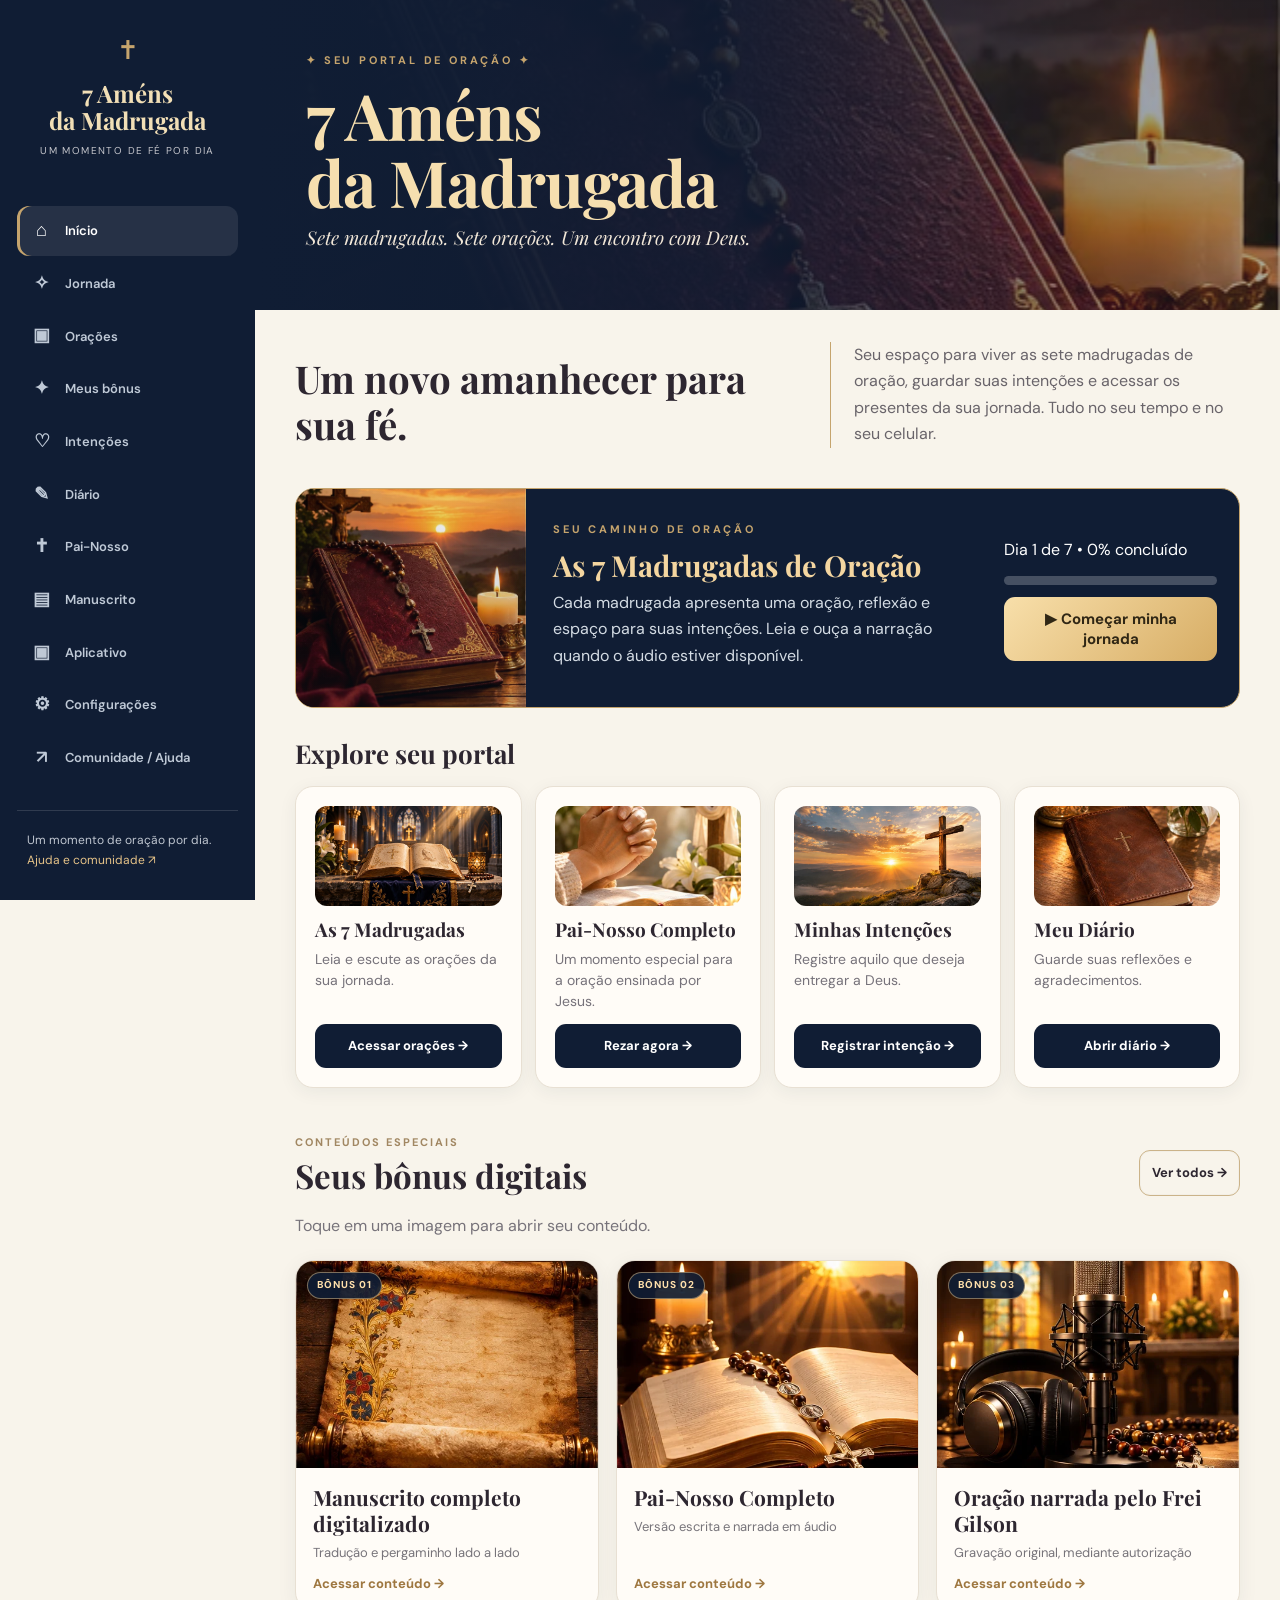
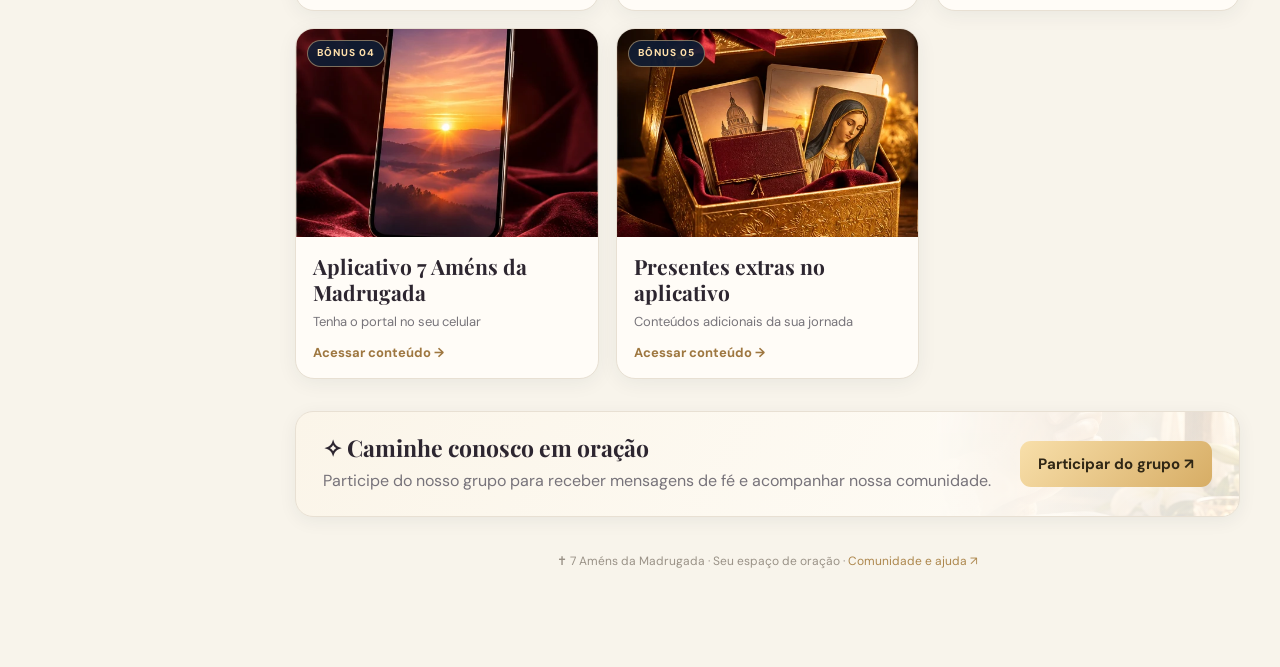
==== 7-amens/index.html @ 0645284f "Add files via upload" ====
<!DOCTYPE html>

<html lang="pt-BR"><head>
<meta charset="utf-8"/><meta content="width=device-width,initial-scale=1,viewport-fit=cover" name="viewport"/><meta content="#101D34" name="theme-color"/>
<title>7 Améns da Madrugada • Portal de Oração</title>
<link href="https://fonts.googleapis.com" rel="preconnect"/><link crossorigin="" href="https://fonts.gstatic.com" rel="preconnect"/>
<link href="https://fonts.googleapis.com/css2?family=DM+Sans:wght@400;500;600;700&amp;family=Playfair+Display:wght@400;500;600;700&amp;display=swap" rel="stylesheet"/>
<style>
/* As fotografias abaixo foram criadas para este portal e embutidas como dados JPEG. Este index.html funciona sem a pasta images/. */
/* ===========================================================
   ÁREA 1 — CORES: modifique as variáveis abaixo para mudar o site.
   =========================================================== */
:root{--navy:#101d34;--navy2:#203553;--gold:#c5a46d;--cream:#f8f4eb;--paper:#fffcf7;--ink:#2d2630;--muted:#77747a;--line:#e8e0d3;--radius:18px;--reading:18px}*{box-sizing:border-box}body{margin:0;background:var(--cream);font:15px/1.65 'DM Sans',sans-serif;color:var(--ink)}button,input,select,textarea{font:inherit}button{cursor:pointer}a{color:inherit;text-decoration:none}h1,h2,h3,h4{font-family:'Playfair Display',Georgia,serif;line-height:1.2;margin:0}p{margin:0 0 12px}.shell{display:flex;min-height:100vh}.sidebar{width:248px;flex:0 0 248px;background:var(--navy);color:#fff;position:sticky;top:0;height:100vh;display:flex;flex-direction:column;padding:29px 17px;z-index:10}.brand{text-align:center;margin-bottom:35px;color:#fff}.brand-mark{font-size:26px;color:var(--gold)}.brand h2{font-size:25px;line-height:1.1;margin:8px 0;color:#f2dfb6}.brand p{font-size:10px;letter-spacing:1.4px;text-transform:uppercase;color:#c4c5cb}.nav{display:grid;gap:5px}.nav button{width:100%;background:transparent;border:0;color:#bfc9d6;text-align:left;padding:12px 15px;border-radius:12px;display:flex;align-items:center;gap:12px;font-weight:600}.nav button:hover,.nav button.active{color:#fff;background:#ffffff17}.nav button.active{box-shadow:inset 3px 0 0 var(--gold)}.nav .ico{width:23px;text-align:center;font-size:18px}.sidebar-foot{margin-top:auto;border-top:1px solid #ffffff22;padding:20px 10px 0;font-size:12px;color:#bfc6d0}.sidebar-foot a{color:#e6c388}.main{min-width:0;flex:1}.hero{height:255px;position:relative;background:var(--navy);overflow:hidden;display:flex;align-items:center;padding:32px max(5%,32px);color:white}.hero:before{content:"";position:absolute;inset:0;background:linear-gradient(90deg,#101d34 0%,#101d34 28%,#101d34dd 48%,#101d3411 100%),var(--image-hero) center right/cover}.hero-text{position:relative;max-width:540px}.eyebrow{text-transform:uppercase;letter-spacing:2.8px;font-size:11px;font-weight:700;color:var(--gold)}.hero h1{font-size:clamp(35px,4.3vw,59px);color:#f6dfaf;margin:8px 0 8px}.hero p{font-family:'Playfair Display',serif;font-style:italic;font-size:17px;color:#f0e6d7}.content{max-width:1150px;margin:auto;padding:32px 40px 95px}.view{display:none;animation:fade .25s ease}.view.active{display:block}@keyframes fade{from{opacity:.6;transform:translateY(5px)}to{opacity:1;transform:none}}.kicker{font-size:11px;color:#a18762;text-transform:uppercase;letter-spacing:2px;font-weight:700;margin-bottom:8px}.page-title{font-size:clamp(28px,3vw,42px);margin-bottom:12px}.page-subtitle{color:#77737a;max-width:690px}.welcome{display:flex;align-items:center;gap:30px;justify-content:space-between;margin:0 0 28px}.welcome h2{font-size:clamp(26px,3vw,40px);max-width:490px}.welcome p{max-width:410px;color:#69646a;border-left:1px solid var(--gold);padding-left:23px}.panel{background:var(--paper);border:1px solid var(--line);border-radius:var(--radius);box-shadow:0 4px 18px #172b4610}.feature{background:var(--navy);color:#fff;display:grid;grid-template-columns:230px 1fr 235px;overflow:hidden;border-radius:19px;border:1px solid var(--gold);margin-bottom:30px}.feature-pic{background:linear-gradient(0deg,#18253940,#18253910),var(--image-sunrise) center/cover;min-height:210px}.feature-info{padding:26px 27px}.feature-info h3{font-size:29px;color:#f4d6a0;margin:7px 0}.feature-info p{color:#d4dce4}.feature-progress{padding:26px 22px 23px 0;display:flex;flex-direction:column;justify-content:center;gap:12px}.meter{background:#ffffff3a;height:9px;border-radius:15px;overflow:hidden}.meter span{display:block;height:100%;width:0;background:linear-gradient(90deg,#c19b5e,#f5d7a0);transition:width .3s}.btn{border:0;background:var(--navy);color:white;border-radius:11px;padding:12px 18px;font-weight:700;display:inline-flex;align-items:center;justify-content:center;gap:10px;transition:.2s}.btn:hover{filter:brightness(1.12);transform:translateY(-1px)}.btn.gold{background:linear-gradient(135deg,#f8dfaa,#d7ad65);color:#302715}.btn.outline{border:1px solid #cbb389;background:transparent;color:var(--ink);font-weight:700;box-shadow:inset 0 0 0 1px #00000005}.btn.outline:hover{background:#f7efe0}.btn.small{padding:8px 12px;font-size:13px}.section-heading{display:flex;align-items:center;justify-content:space-between;margin:29px 0 17px;gap:15px}.section-heading h2{font-size:26px}.section-heading a{font-size:13px;color:#a07d45;font-weight:700}.quick-grid{display:grid;grid-template-columns:repeat(4,minmax(0,1fr));gap:13px}.quick{padding:19px;display:flex;flex-direction:column;min-height:199px}.quick-icon{width:44px;height:44px;display:grid;place-items:center;border-radius:13px;background:#f1e7d7;font-size:22px;margin-bottom:12px}.quick h3{font-size:19px;margin-bottom:8px}.quick p{color:#76727a;font-size:12px;line-height:1.6;flex:1}.quick .btn{width:100%;font-size:12px;padding:10px 6px}.community{margin-top:23px;display:flex;gap:24px;align-items:center;justify-content:space-between;padding:22px 27px;background:linear-gradient(120deg,#fbf5e9,#fffdf8)}.community h3{font-size:23px}.community p{color:#77737a;margin:6px 0 0}.days{display:grid;grid-template-columns:repeat(2,minmax(0,1fr));gap:14px;margin-top:24px}.day{display:flex;align-items:center;gap:16px;padding:19px;cursor:pointer;transition:.2s}.day:hover{transform:translateY(-2px);box-shadow:0 7px 22px #162d4820}.day-num{display:grid;place-items:center;flex:0 0 55px;height:55px;border-radius:50%;background:#f0e4cf;color:#956f35;font:700 23px 'Playfair Display',serif}.day h3{font-size:19px;margin:3px 0 5px}.day p{font-size:12px;color:#777;margin:0}.state{font-size:11px;font-weight:700;color:#b08a4f}.done .day-num{background:#dfece4;color:#2c7356}.done .state{color:#2c7356}.arrow{margin-left:auto;color:#ad916b;font-size:24px}.reading{max-width:820px;margin:auto}.reading-head{text-align:center;padding:33px 18px;border-bottom:1px solid var(--line)}.reading-head h2{font-size:clamp(30px,4vw,48px);margin:10px 0}.reading-head p{color:#777}.reading-section{margin-top:25px;padding:25px 30px}.reading-section h3{font-size:24px;margin-bottom:14px}.reading-section p{font-size:var(--reading);line-height:1.9}.scripture{border-left:3px solid var(--gold);background:#f7f0e3;padding:17px 22px;margin:23px 0;color:#554a37;font-family:'Playfair Display',serif;font-size:20px}.muted{color:var(--muted)}.audio-box{border:1px solid var(--line);background:#f9f5ee;border-radius:15px;padding:18px 21px;margin:20px 0}.audio-title{display:flex;align-items:center;gap:12px;font-weight:700}.audio-badge{background:var(--navy);color:#edcc92;border-radius:50%;width:37px;height:37px;display:grid;place-items:center}.audio-box audio{width:100%;margin:12px 0 0}.audio-box small{display:block;color:#8a7c6a;margin-top:8px}.field{width:100%;padding:12px 15px;border:1px solid #d9d4ca;border-radius:11px;background:#fff;color:#27252a;outline-color:var(--gold)}textarea.field{min-height:108px;resize:vertical}.form-row{display:grid;grid-template-columns:1fr 1fr;gap:12px}.label{display:block;margin:12px 0 6px;font-size:13px;font-weight:700;color:#594d42}.item{padding:17px 20px;margin:11px 0}.item-head{display:flex;justify-content:space-between;align-items:flex-start;gap:12px}.item h3{font-size:19px}.item p{color:#6c6569;margin:7px 0;white-space:pre-wrap}.tag{display:inline-block;background:#f1e8d9;border-radius:99px;color:#8c704b;font-size:11px;padding:2px 9px;font-weight:700}.item-actions{display:flex;gap:7px;flex-wrap:wrap}.item-actions button{background:transparent;border:1px solid #ddd4c7;border-radius:7px;padding:5px 9px;font-size:12px;color:#5d5360}.archive-grid{display:grid;grid-template-columns:repeat(2,1fr);gap:17px;margin-top:25px}.manuscript{padding:22px}.manuscript-art{height:160px;background:radial-gradient(ellipse at 40% 45%,#f2dfb6,#b9945a);display:grid;place-items:center;position:relative;overflow:hidden;border:6px double #e6cf9e;border-radius:7px;color:#61462d;font:36px 'Playfair Display',serif}.manuscript h3{font-size:22px;margin:17px 0 6px}.manuscript p{color:#6d6568}.notice{font-size:12px;color:#7c6a55;background:#f0e6d7;border-radius:9px;padding:12px 14px;line-height:1.7}.settings{max-width:650px}.setting-line{display:flex;align-items:center;justify-content:space-between;gap:15px;margin:20px 0}.setting-line h3{font-size:22px;color:var(--ink);margin-bottom:6px}.setting-line .muted{font-size:15px;line-height:1.6}.mobilebar{display:none}.footer{color:#9a9287;font-size:12px;text-align:center;padding:35px 0 0}.footer a{color:#ad874d}.hidden{display:none!important}.dark{--cream:#121b29;--paper:#1f2938;--ink:#f1e8dd;--muted:#c8cfda;--line:#44536a}.dark .welcome p,.dark .quick p,.dark .page-subtitle,.dark .community p,.dark .day p,.dark .item p,.dark .setting-line .muted{color:#c8cfda}.dark .community{background:#1f2938}.dark .field{background:#2b394d;color:white;border-color:#45516b}.dark .audio-box{background:#263447}.dark .scripture{background:#29384b;color:#ebd5af}.dark .manuscript h3,.dark .setting-line h3,.dark .page-title,.dark .page-subtitle{color:#f4e7cb}.dark .btn.outline{background:#243246;color:#f5e8cd;border-color:#687b99;box-shadow:none}.dark .btn.outline:hover{background:#2c3d54}.dark .notice{background:#3a4350;color:#f5e8cd}
@media(max-width:1150px){.feature{grid-template-columns:180px 1fr}.feature-progress{grid-column:1/-1;padding:0 24px 23px;display:grid;grid-template-columns:1fr auto;align-items:center}.feature-progress .meter{grid-column:1/-1;grid-row:2}.feature-progress .btn{grid-column:2;grid-row:1/3}.feature-info{padding:23px}.quick-grid{grid-template-columns:repeat(2,1fr)}}
@media(max-width:1023px){.sidebar{display:none}.hero{height:228px;padding:24px 22px}.hero:before{background:linear-gradient(90deg,#101d34 0%,#101d34e8 45%,#101d3455 100%),var(--image-hero) center right/cover}.hero h1{font-size:37px}.content{padding:25px 17px 115px}.welcome{display:block}.welcome p{margin-top:14px}.feature{grid-template-columns:1fr}.feature-pic{display:none}.feature-info{padding:23px 22px 12px}.feature-info h3{font-size:26px}.feature-progress{display:flex;padding:0 22px 21px;gap:10px;align-items:stretch}.feature-progress .btn{width:100%}.quick-grid{grid-template-columns:repeat(2,minmax(0,1fr));gap:9px}.quick{padding:14px;min-height:192px}.quick h3{font-size:17px}.community{display:block;padding:22px}.community .btn{margin-top:12px}.days{grid-template-columns:1fr}.archive-grid{grid-template-columns:1fr}.reading-section{padding:21px 19px}.reading-section p{font-size:var(--reading)}.mobilebar{display:flex;position:fixed;bottom:0;left:0;right:0;z-index:20;background:var(--navy);justify-content:space-around;padding:8px 5px max(9px,env(safe-area-inset-bottom));box-shadow:0 -4px 30px #0003}.mobilebar button{background:transparent;border:0;color:#c9d1df;min-width:60px;display:grid;place-items:center;font-size:10px;gap:1px;padding:5px}.mobilebar button .ic{font-size:20px}.mobilebar button.active{color:#f0ce90}.form-row{grid-template-columns:1fr}}
@media(max-width:390px){.hero h1{font-size:31px}.quick-grid{grid-template-columns:1fr 1fr}.quick .btn{font-size:10px}.quick h3{font-size:16px}}

/* =============================================================
   ÁREA 1B — AJUSTES DE ACESSIBILIDADE / CONTRASTE
   Aumente aqui os tamanhos ou troque as cores de leitura.
   Todos os botões usam contraste claro sobre fundo escuro.
   ============================================================= */
:root{--image-hero:url("[data-uri]");--image-sunrise:url("[data-uri]");--image-hands:url("[data-uri]");--image-journal:url("[data-uri]")}
body{font-size:16px;line-height:1.65}
.btn{min-height:46px;font-size:15px;line-height:1.35}
.btn:focus-visible,.nav button:focus-visible,.mobilebar button:focus-visible{outline:3px solid #e6b965;outline-offset:3px}
/* Contraste dos botões: prioridade também no tema escuro */
body.dark .btn.outline{background:#33465f!important;color:#fff5df!important;border:2px solid #a9bfd9!important;box-shadow:none!important;text-shadow:none!important}
body.dark .btn.outline:hover,body.dark .btn.outline:focus-visible{background:#405a78!important;color:#fff!important}
body.dark .btn.gold{color:#252016!important}
body.dark .setting-line h3,body.dark .settings h3{color:#fff4e3!important;text-shadow:none!important}
body.dark .setting-line p,body.dark .settings .muted{color:#e2e9f2!important}
body.dark .notice{background:#39475a!important;color:#f6eddc!important;border:1px solid #65758e;font-size:14px}
body.dark .page-title,body.dark .reading-head h2{color:#fff2da!important}
body.dark .kicker{color:#f1c785}
body.dark .label{color:#f0e6d8}
body.dark .item-actions button{color:#f5e8d6;border-color:#8290a8}
body.dark .tag{background:#34465a;color:#ffdd9c}
body.dark .reading-head p,body.dark .day p,body.dark .manuscript p{color:#d5dfec}
body.dark .quick-icon{background:#33465d;color:#f6d393}
body.dark .settings .btn{font-weight:800;letter-spacing:.1px}
.settings .setting-line{padding:8px 0;gap:18px}
.settings .setting-line h3{font-size:23px;font-weight:700}
.settings .setting-line p{font-size:16px}
.settings .btn.outline{white-space:nowrap;min-width:61px}
.settings .notice{font-size:14px}
/* Fotos originais criadas para este portal e EMBUTIDAS neste HTML */
.quick-art{height:100px;width:100%;object-fit:cover;object-position:center;border-radius:12px;margin-bottom:12px;background:#d4c0a0}
.quick .quick-icon{display:none}
.quick p{font-size:14px;line-height:1.5}
.quick .btn{font-size:13px;min-height:44px}
.community{position:relative;overflow:hidden}
.community:before{content:"";position:absolute;right:0;top:0;bottom:0;width:32%;background:linear-gradient(90deg,var(--paper),transparent),var(--image-hands) center/cover;opacity:.16;pointer-events:none}
.community>*{position:relative}
.manuscript-art{background-image:linear-gradient(#d9bc86aa,#b9945a88),var(--image-journal);background-size:cover;background-position:center}
body.dark .quick-art{border:1px solid #64738a}
@media(max-width:1023px){.settings .setting-line{align-items:flex-start}.settings .setting-line h3{font-size:21px}.quick-art{height:105px}}
@media(max-width:480px){.settings .setting-line{flex-direction:column;align-items:stretch}.settings .setting-line>div:last-child{align-self:flex-start}.settings .setting-line>.btn{align-self:flex-start}.quick-art{height:92px}.quick{padding:12px}.quick .btn{font-size:12px}}

</style><style id="estilos-responsivos-7amens">
/* Reformulação visual: 7 Améns da Madrugada. A identidade azul-marinho/dourado do portal original foi preservada. */
html{scroll-behavior:smooth}
body{overflow-x:hidden}
.sidebar{overflow-y:auto;width:255px;flex-basis:255px}
.brand h2{font-size:24px;line-height:1.15}
.brand p{line-height:1.6}
.sidebar .nav{gap:3px}
.sidebar .nav button{font-size:13px;padding:10px 13px}
.hero{height:310px}
.hero::before{background:linear-gradient(90deg,#101d34 0%,#101d34f7 22%,#101d34e0 48%,#101d3475 78%,#101d3459 100%),url("[data-uri]") center 48%/cover}
.hero h1{font-size:clamp(42px,5vw,72px);line-height:1.05;letter-spacing:-1px}
.hero p{font-size:19px;line-height:1.5}
.hero .hero-text{max-width:710px}
.feature-pic{background:linear-gradient(0deg,#18253940,#18253910),url("[data-uri]") center/cover}
.bonus-heading{margin-top:45px;align-items:end}
.bonus-heading .kicker{margin-bottom:5px}
.bonus-heading h2{font-size:clamp(26px,3vw,33px)}
.bonus-grid{display:grid;grid-template-columns:repeat(3,minmax(0,1fr));gap:17px;margin:21px 0 32px}
.bonus-card{font:inherit;display:flex;flex-direction:column;min-width:0;min-height:318px;text-align:left;border:1px solid var(--line);border-radius:19px;background:var(--paper);padding:0;overflow:hidden;color:var(--ink);cursor:pointer;box-shadow:0 4px 20px #172b4610;transition:transform .2s,border-color .2s,box-shadow .2s}
.bonus-card:hover,.bonus-card:focus-visible{transform:translateY(-3px);box-shadow:0 12px 26px #15243b24;border-color:#c7a369;outline-offset:3px}
.bonus-image{display:block;width:100%;aspect-ratio:16/11;overflow:hidden;position:relative;background:#bba17b}
.bonus-image img{width:100%;height:100%;object-fit:cover;display:block;transition:transform .25s}
.bonus-card:hover .bonus-image img{transform:scale(1.04)}
.bonus-image small{position:absolute;top:11px;left:11px;background:#101d34e8;border:1px solid #e8c48c80;color:#ffe0ab;padding:4px 9px;border-radius:99px;font-size:10px;letter-spacing:1px;font-weight:800}
.bonus-copy{display:flex;flex-direction:column;gap:8px;flex:1;padding:16px 17px 17px}
.bonus-copy strong{font:700 21px/1.24 'Playfair Display',Georgia,serif}
.bonus-copy>span{color:var(--muted);font-size:13px;line-height:1.45;flex:1}
.bonus-copy>b{color:#9e7740;font-size:13px;line-height:1.3;margin-top:5px}
.bonus-card:focus-visible{outline:3px solid #d3a45b}
.spotlight{display:flex;gap:22px;align-items:center;margin:23px 0}
.spotlight img{width:170px;aspect-ratio:1;object-fit:cover;border-radius:19px}
.spotlight>div{min-width:0;flex:1}
.spotlight .page-title{margin:5px 0 7px}
.spotlight .page-subtitle{margin:0}
.manuscript-duo{display:grid;grid-template-columns:repeat(2,minmax(0,1fr));gap:20px;margin:23px 0}
.manuscript-duo>.panel{overflow:hidden}
.manuscript-duo img{width:100%;height:245px;object-fit:cover;display:block}
.manuscript-info{padding:20px 21px}
.manuscript-info h3{font-size:24px;margin:0 0 9px}
.manuscript-info p{font-size:14px;color:var(--muted)}
.manuscript-info>div:last-child{font-size:13px;display:inline-block;background:#f1e8d9;color:#81633c;border-radius:10px;padding:9px 12px;font-weight:700;margin-top:7px}
.manuscript-info>div:last-child:has(a){padding:0;background:transparent}
.days{gap:16px}
.day{display:flex;gap:0;align-items:stretch;padding:0;overflow:hidden;min-height:167px}
.day-pic{width:38%;min-width:116px;flex:0 0 38%;max-width:190px;position:relative;overflow:hidden;background:#ba9665}
.day-pic img{position:absolute;inset:0;width:100%;height:100%;object-fit:cover;transition:transform .2s}
.day:hover .day-pic img{transform:scale(1.05)}
.day-num{position:absolute;left:13px;bottom:13px;width:44px;height:44px;flex:none;background:#101d34;color:#f1d095;border:1px solid #f0ce90;font-size:22px}
.day.done .day-num{background:#317257;color:white}
.day-body{padding:16px 16px 16px 17px;display:flex;flex:1;flex-direction:column;min-width:0;justify-content:center}
.day-body h3{font-size:20px;line-height:1.3;margin:5px 0 7px}
.day-body p{font-size:13px;line-height:1.5;margin-bottom:6px}
.day-open{color:#a17c45;font-weight:800;font-size:12px;margin-top:auto;padding-top:7px}
#v-reading .reading-head{padding-top:27px}
.dark .bonus-card{background:var(--paper)}
.dark .bonus-copy>b,.dark .day-open{color:#f0cd8d}
.dark .manuscript-info>div:last-child{background:#304159;color:#f0cd8d}
.dark .manuscript-info>div:last-child:has(a){background:transparent}
@media(max-width:1200px){.bonus-grid{grid-template-columns:repeat(2,minmax(0,1fr))}}
@media(max-width:1023px){
  .sidebar{display:none}
  .hero{height:268px;padding:27px 19px}
  .hero:before{background:linear-gradient(90deg,#101d34 0%,#101d34ed 41%,#101d34a0 77%,#101d3477 100%),url("[data-uri]") center/cover}
  .hero h1{font-size:clamp(37px,7vw,55px)}
  .hero p{font-size:16px}
  .content{padding:25px 16px calc(118px + env(safe-area-inset-bottom))}
  .bonus-heading{margin-top:31px}
  .feature{grid-template-columns:1fr}
  .feature-pic{display:none}
  .feature-progress{padding:8px 22px 22px}
  .days{grid-template-columns:1fr}
  .manuscript-duo{grid-template-columns:1fr}
  .mobilebar button{flex:1;min-width:0}
  .mobilebar{padding-bottom:max(9px,env(safe-area-inset-bottom))}
  #moreMenu{bottom:calc(75px + env(safe-area-inset-bottom))!important;max-height:60vh;overflow-y:auto}
}
@media(max-width:600px){
  .bonus-grid{grid-template-columns:repeat(2,minmax(0,1fr));gap:11px}
  .bonus-card{min-height:265px;border-radius:15px}
  .bonus-image{aspect-ratio:1/1}
  .bonus-image small{top:8px;left:8px;font-size:9px;padding:3px 7px}
  .bonus-copy{padding:12px 11px 14px;gap:7px}
  .bonus-copy strong{font-size:17px}
  .bonus-copy>span,.bonus-copy>b{font-size:11.5px}
  .bonus-heading h2{font-size:25px}
  .bonus-heading .btn{font-size:11px;white-space:nowrap;padding:8px 11px;min-height:40px}
  .spotlight{align-items:flex-start;gap:15px}
  .spotlight img{width:94px;border-radius:14px}
  .spotlight .page-title{font-size:26px;line-height:1.1}
  .spotlight .page-subtitle{font-size:13px}
  .day{min-height:165px}
  .day-pic{width:36%;flex-basis:36%;min-width:108px}
  .day-num{width:37px;height:37px;font-size:20px;left:9px;bottom:9px}
  .day-body{padding:12px 11px}
  .day-body h3{font-size:19px}
  .day-body p{font-size:12px}
  .manuscript-duo img{height:220px}
}
@media(max-width:390px){.bonus-copy strong{font-size:16px}.hero h1{font-size:35px}.day-body h3{font-size:17px}.day-pic{min-width:102px}}
@media(prefers-reduced-motion:reduce){*,*:before,*:after{animation:none!important;transition:none!important;scroll-behavior:auto!important}}


/* AJUSTES DE NAVEGAÇÃO 2026-11-17 — Celular/tablet embaixo, desktop na esquerda. */
html{scroll-padding-bottom:130px}
html,body{max-width:100%;overflow-x:clip}
.shell{width:100%;min-width:0}
.main{min-width:0;flex:1 1 0}
.sidebar{position:sticky;top:0;align-self:flex-start;height:100vh;height:100dvh;overflow-y:auto;overscroll-behavior:contain}
.mobilebar{box-sizing:border-box;width:100%;max-width:100%;isolation:isolate}
.mobilebar button{touch-action:manipulation}
@media(max-width:1023px){
  .sidebar{display:none!important}
  .main{flex-basis:100%;width:100%;min-width:0}
  .mobilebar{display:flex!important;position:fixed;left:0;right:0;bottom:0;z-index:40;
    min-height:72px;align-items:center;justify-content:space-around;
    padding:7px 8px calc(9px + env(safe-area-inset-bottom));
    background:var(--navy);box-shadow:0 -5px 20px #0002}
  .mobilebar button{flex:1 1 0;min-width:0;max-width:200px;min-height:52px;padding:5px 2px;
    font-size:clamp(9px,2.6vw,11px);line-height:1.25;text-align:center}
  .mobilebar button .ic{font-size:21px;line-height:1.35}
  .content{padding-bottom:calc(145px + env(safe-area-inset-bottom));}
  #moreMenu{bottom:calc(82px + env(safe-area-inset-bottom))!important;
    max-height:calc(100dvh - 110px);overflow-y:auto;z-index:45}
}
@media(min-width:1024px){
 .sidebar{display:flex!important}
 .mobilebar{display:none!important}
 .main{width:calc(100% - 255px)}
}
@supports(height:100svh){.sidebar{height:100svh}}

</style>
<meta content="Suas 7 Madrugadas de Oração e seus bônus digitais em um portal responsivo." name="description"/><meta content="yes" name="apple-mobile-web-app-capable"/><link href="manifest.webmanifest" rel="manifest"/><link href="[data-uri]" rel="apple-touch-icon"/></head>
<body>
<div class="shell">
<aside class="sidebar"><div class="brand"><div class="brand-mark">✝</div><h2>7 Améns<br/>da Madrugada</h2><p>Um momento de fé por dia</p></div><div class="nav" id="desktopNav"></div><div class="sidebar-foot">Um momento de oração por dia.<br/><a href="https://sndflw.com/i/7IgGe65KeBG6in80piAH" rel="noopener" target="_blank">Ajuda e comunidade ↗</a></div></aside>
<main class="main"><header class="hero"><div class="hero-text"><span class="eyebrow">✦ SEU PORTAL DE ORAÇÃO ✦</span><h1>7 Améns<br/>da Madrugada</h1><p>Sete madrugadas. Sete orações. Um encontro com Deus.</p></div></header><div class="content">
<section class="view active" id="v-home"><div class="welcome"><h2>Um novo amanhecer para sua fé.</h2><p>Seu espaço para viver as sete madrugadas de oração, guardar suas intenções e acessar os presentes da sua jornada. Tudo no seu tempo e no seu celular.</p></div><div class="feature"><div class="feature-pic"></div><div class="feature-info"><span class="eyebrow">Seu caminho de oração</span><h3>As 7 Madrugadas de Oração</h3><p>Cada madrugada apresenta uma oração, reflexão e espaço para suas intenções. Leia e ouça a narração quando o áudio estiver disponível.</p></div><div class="feature-progress"><div id="featureCount">Dia 1 de 7 • 0% concluído</div><div class="meter"><span id="featureBar"></span></div><button class="btn gold" id="startButton" onclick="startJourney()">▶ Começar minha jornada</button></div></div><div class="section-heading"><h2>Explore seu portal</h2></div><div class="quick-grid"><div class="panel quick"><img alt="Livro de orações aberto" class="quick-art" loading="lazy" src="[data-uri]"/><h3>As 7 Madrugadas</h3><p>Leia e escute as orações da sua jornada.</p><button class="btn" onclick="showView('prayers')">Acessar orações →</button></div><div class="panel quick"><img alt="Mãos unidas em oração" class="quick-art" loading="lazy" src="[data-uri]"/><h3>Pai-Nosso Completo</h3><p>Um momento especial para a oração ensinada por Jesus.</p><button class="btn" onclick="showView('father')">Rezar agora →</button></div><div class="panel quick"><img alt="Cruz ao amanhecer" class="quick-art" loading="lazy" src="[data-uri]"/><h3>Minhas Intenções</h3><p>Registre aquilo que deseja entregar a Deus.</p><button class="btn" onclick="showView('intentions')">Registrar intenção →</button></div><div class="panel quick"><img alt="Diário devocional" class="quick-art" loading="lazy" src="[data-uri]"/><h3>Meu Diário</h3><p>Guarde suas reflexões e agradecimentos.</p><button class="btn" onclick="showView('diary')">Abrir diário →</button></div></div><div class="section-heading bonus-heading"><div><div class="kicker">CONTEÚDOS ESPECIAIS</div><h2>Seus bônus digitais</h2></div><button class="btn outline small" onclick="showView('bonuses')">Ver todos →</button></div><p class="page-subtitle">Toque em uma imagem para abrir seu conteúdo.</p><div class="bonus-grid" id="homeBonusGrid"></div><div class="community panel"><div><h3>✧ Caminhe conosco em oração</h3><p>Participe do nosso grupo para receber mensagens de fé e acompanhar nossa comunidade.</p></div><a class="btn gold" href="https://sndflw.com/i/7IgGe65KeBG6in80piAH" rel="noopener" target="_blank">Participar do grupo ↗</a></div></section>
<section class="view" id="v-journey"><div class="kicker">Seu caminho espiritual</div><h2 class="page-title">As 7 Madrugadas de Oração</h2><p class="page-subtitle">Sete momentos para encontrar serenidade e fortalecer a fé. Escolha qualquer dia para começar ou continuar.</p><div class="section-heading"><h2 id="journeyProgress">0 de 7 orações concluídas</h2><button class="btn outline small" onclick="resetJourney()">Reiniciar jornada</button></div><div class="meter" style="background:#e9dfd2"><span id="journeyBar"></span></div><div class="days" id="daysGrid"></div></section>
<section class="view" id="v-prayers"><div class="kicker">Biblioteca devocional</div><h2 class="page-title">As 7 Orações da Madrugada</h2><p class="page-subtitle">Uma oração para cada madrugada. Os áudios funcionam quando você enviar os arquivos MP3 para a pasta audio/.</p><div class="days" id="prayerGrid"></div></section>
<section class="view" id="v-bonuses"><div class="kicker">SEUS PRESENTES DE FÉ</div><h2 class="page-title">Biblioteca de bônus</h2><p class="page-subtitle">Cada imagem abre uma área do portal. Arquivos ainda não enviados ficam identificados.</p><div class="bonus-grid" id="bonusGrid"></div><div class="panel" style="padding:19px 21px"><strong>Sobre seus bônus</strong><p class="muted" style="margin:8px 0 0">Os conteúdos escritos já existentes estão liberados. Os áudios e os documentos digitais poderão ser adicionados nas pastas indicadas, sem alterar os links dos cards.</p></div></section><section class="view" id="v-reading"><div class="reading"><button class="btn outline small" onclick="showView('journey')">← Voltar à jornada</button><div class="reading-head"><div class="kicker" id="readKicker"></div><h2 id="readTitle"></h2><p id="readIntro"></p></div><div class="panel reading-section"><h3>Preparação espiritual</h3><p id="readPrep"></p><div class="scripture" id="readVerse"></div><h3>Reflexão de hoje</h3><p id="readReflection"></p></div><div class="panel reading-section"><h3>Oração completa</h3><div id="readPrayer"></div><div id="readAudio"></div></div><div class="panel reading-section"><h3>Minha intenção de hoje</h3><p class="muted">Escreva algo que deseja entregar a Deus nesta oração.</p><textarea class="field" id="dailyIntention" placeholder="Minha intenção de hoje..."></textarea><div style="display:flex;gap:9px;flex-wrap:wrap;margin-top:13px"><button class="btn outline" onclick="saveDailyIntention()">Salvar intenção</button><button class="btn gold" onclick="completeDay()">✓ Concluir oração de hoje</button></div></div></div></section>
<section class="view" id="v-father"><div class="reading"><div class="kicker">A oração que Jesus nos ensinou</div><h2 class="page-title">O Pai-Nosso</h2><p class="page-subtitle">Reserve alguns minutos para rezar com atenção e refletir sobre cada palavra.</p><div class="panel reading-section" style="margin-top:25px"><div class="scripture" style="text-align:center;border:0;font-size:clamp(19px,2.6vw,25px);line-height:1.9">Pai nosso que estais nos céus,<br/>santificado seja o vosso nome;<br/>venha a nós o vosso reino;<br/>seja feita a vossa vontade,<br/>assim na terra como no céu.<br/>O pão nosso de cada dia nos dai hoje;<br/>perdoai-nos as nossas ofensas,<br/>assim como nós perdoamos<br/>a quem nos tem ofendido;<br/>e não nos deixeis cair em tentação,<br/>mas livrai-nos do mal.<br/>Amém.</div><div id="fatherAudio"></div><a class="btn outline small" download="pai-nosso.txt" href="materiais/pai-nosso.txt" style="margin-top:13px">↓ Salvar texto do Pai-Nosso</a></div><div class="panel reading-section"><h3>Compreendendo o Pai-Nosso</h3><p><strong>“Pai nosso que estais nos céus”</strong> — A oração começa com confiança e lembra que não caminhamos sozinhos.</p><p><strong>“O pão nosso de cada dia”</strong> — Entregamos a Deus nossas necessidades e aprendemos a valorizar o essencial.</p><p><strong>“Perdoai-nos as nossas ofensas”</strong> — Pedimos misericórdia e nos comprometemos com a reconciliação.</p><p><strong>“Livrai-nos do mal”</strong> — Confiamos nossa vida ao cuidado de Deus.</p><p class="muted" style="font-size:14px">Referências: Mateus 6:9–13 e Lucas 11:2–4. A forma litúrgica tradicional pode variar em relação a traduções bíblicas.</p><label class="label">Minha reflexão pessoal</label><textarea class="field" id="fatherNote" placeholder="O que esta oração desperta em mim?"></textarea><button class="btn" onclick="saveFatherNote()" style="margin-top:10px">Salvar reflexão</button></div></div></section>
<section class="view" id="v-intentions"><div class="kicker">Um espaço de entrega</div><h2 class="page-title">Minhas Intenções de Oração</h2><p class="page-subtitle">Entregue a Deus aquilo que está em seu coração. Este espaço foi preparado para suas intenções pessoais.</p><div class="panel reading-section" style="max-width:750px"><h3 id="intentFormHeading">Registrar intenção</h3><input id="intentEditId" type="hidden"/><label class="label">Título</label><input class="field" id="intentTitle" placeholder="Ex.: Pela saúde da minha família"/><div class="form-row"><div><label class="label">Categoria</label><select class="field" id="intentCategory"><option>Saúde</option><option>Família</option><option>Vida financeira</option><option>Trabalho</option><option>Relacionamentos</option><option>Paz interior</option><option>Outros</option></select></div><div><label class="label">Data</label><input class="field" id="intentDate" type="date"/></div></div><label class="label">Descrição (opcional)</label><textarea class="field" id="intentDescription" placeholder="Escreva sua intenção..."></textarea><button class="btn gold" onclick="saveIntention()">Salvar intenção</button><button class="btn outline hidden" id="cancelIntent" onclick="cancelIntentEdit()">Cancelar edição</button></div><div class="section-heading"><h2>Suas intenções</h2></div><div id="intentionList"></div></section>
<section class="view" id="v-diary"><div class="kicker">Meu espaço de reflexão</div><h2 class="page-title">Meu Diário de Fé</h2><p class="page-subtitle">Um espaço reservado para registrar seus sentimentos, suas reflexões e aquilo que a oração desperta em seu coração.</p><div class="panel reading-section" style="max-width:790px"><h3>Escrever no diário</h3><input id="diaryEditId" type="hidden"/><label class="label">Título da reflexão</label><input class="field" id="diaryTitle" placeholder="Ex.: Um dia de gratidão"/><label class="label">Minha reflexão</label><textarea class="field" id="diaryText" placeholder="Pelo que sou grato hoje? O que desejo entregar a Deus? Como está meu coração?" style="min-height:160px"></textarea><button class="btn gold" onclick="saveDiary()">Salvar no diário</button><button class="btn outline hidden" id="cancelDiary" onclick="cancelDiaryEdit()">Cancelar edição</button></div><div class="section-heading"><h2>Minhas anotações</h2><button class="btn outline small" onclick="exportData()">↓ Exportar registros</button></div><input class="field" id="diarySearch" oninput="renderDiary()" placeholder="Pesquisar anotações..." style="max-width:500px"/><div id="diaryList"></div></section>
<section class="view" id="v-manuscripts"><div class="kicker">História e tradição</div><h2 class="page-title">Manuscrito completo digitalizado</h2><p class="page-subtitle">Tradução e pergaminho original lado a lado, assim que os documentos correspondentes forem adicionados.</p><p class="notice" style="margin-top:20px">As imagens deste portal são ilustrações, não manuscritos históricos autenticados. Os arquivos originais e a tradução ainda não foram fornecidos.</p><div class="manuscript-duo"><div class="panel"><img alt="Ilustração de pergaminho antigo" src="[data-uri]"/><div class="manuscript-info"><div class="kicker">LADO 01</div><h3>Tradução</h3><p>Consulte o texto traduzido após o envio do documento.</p><div id="translationLink">Aguardando PDF de tradução</div></div></div><div class="panel"><img alt="Ilustração de pergaminho, ainda sem documento original" src="[data-uri]"/><div class="manuscript-info"><div class="kicker">LADO 02</div><h3>Pergaminho original</h3><p>Visualize a reprodução documental após o envio do arquivo correspondente.</p><div id="parchmentLink">Aguardando PDF original</div></div></div></div></section>
<section class="view" id="v-special"><div class="reading"><button class="btn outline small" onclick="showView('bonuses')">← Voltar aos bônus</button><div class="spotlight"><img alt="Imagem ilustrativa do bônus 03" src="[data-uri]"/><div><div class="kicker">BÔNUS DIGITAL • 03</div><h2 class="page-title">Oração especial em áudio</h2><p class="page-subtitle">Oração narrada pelo Frei Gilson</p></div></div><div class="panel reading-section"><p>A oferta prevê uma oração narrada pelo Frei Gilson. Para disponibilizar o bônus, envie uma gravação autêntica e com autorização de uso. Não há narração atribuída a ele nesta versão.</p><div id="specialAudio"></div></div></div></section><section class="view" id="v-app"><div class="reading"><button class="btn outline small" onclick="showView('bonuses')">← Voltar aos bônus</button><div class="spotlight"><img alt="Imagem ilustrativa do bônus 04" src="[data-uri]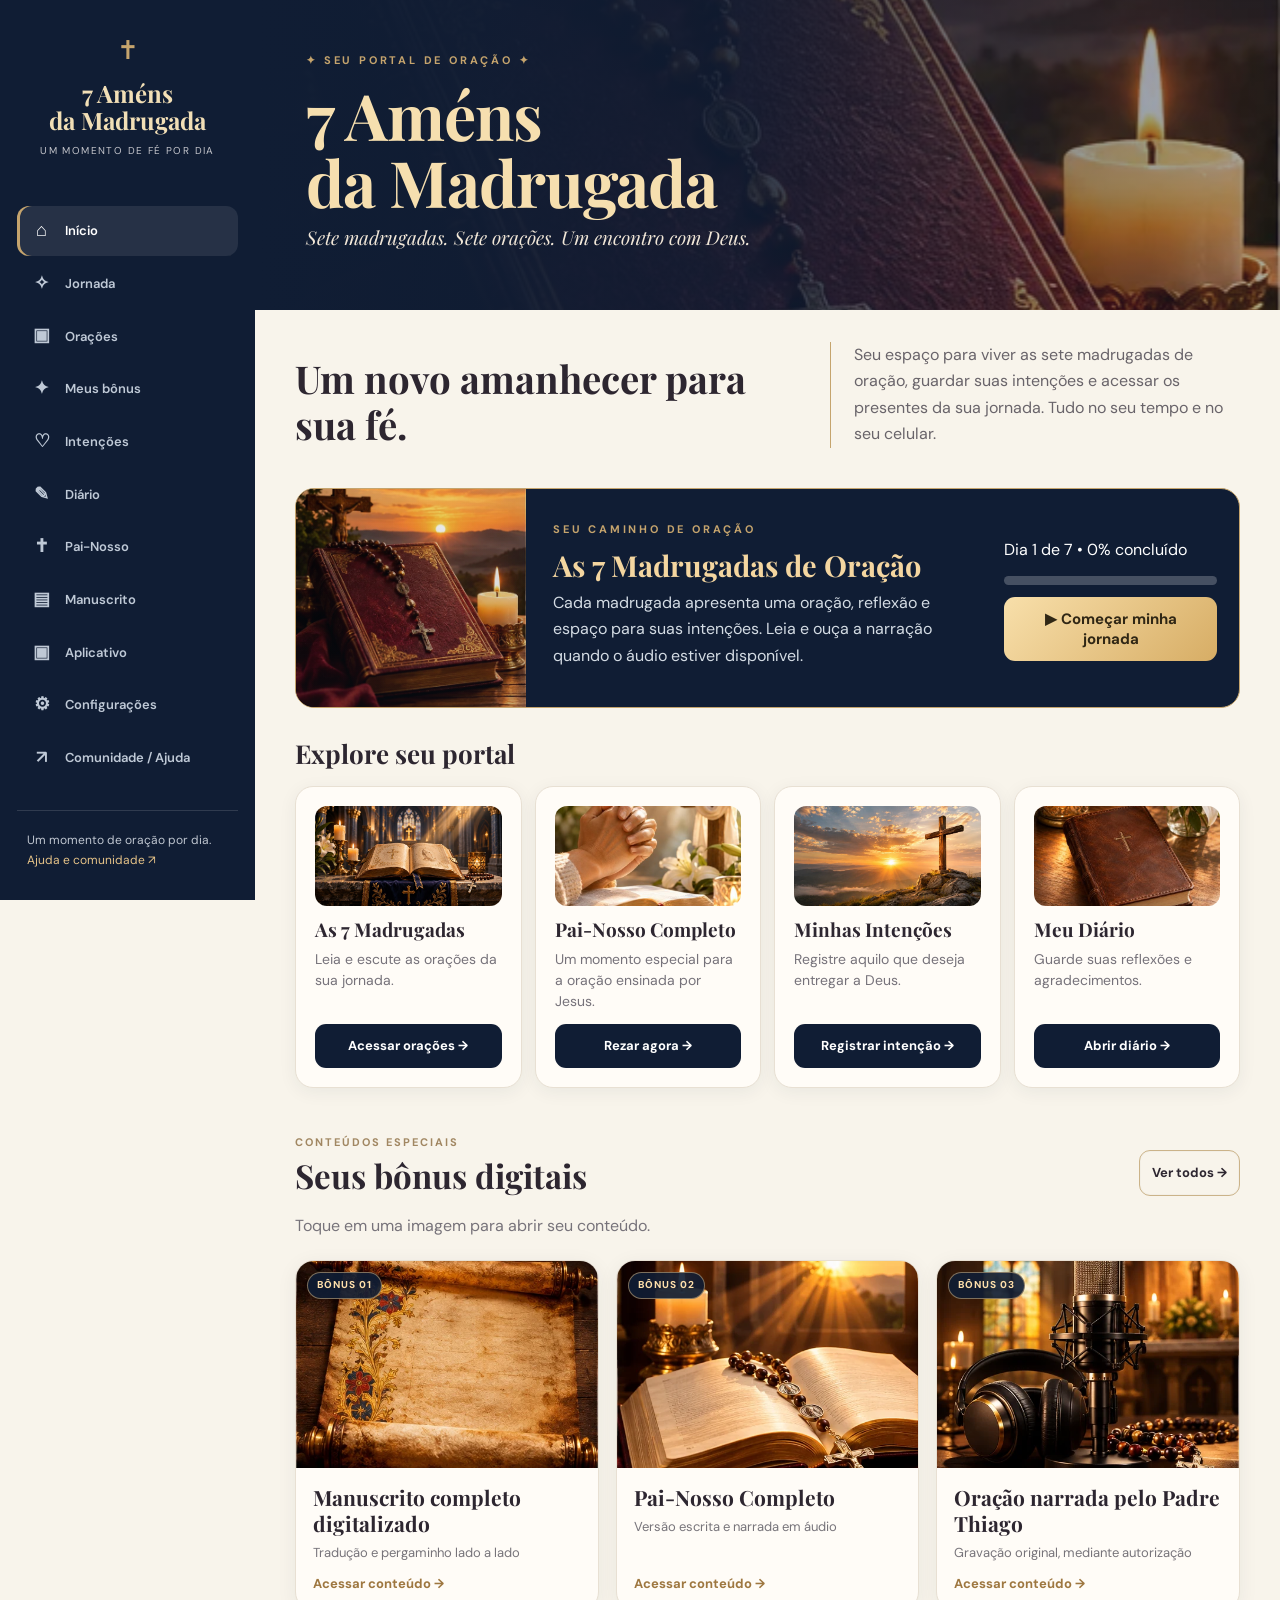
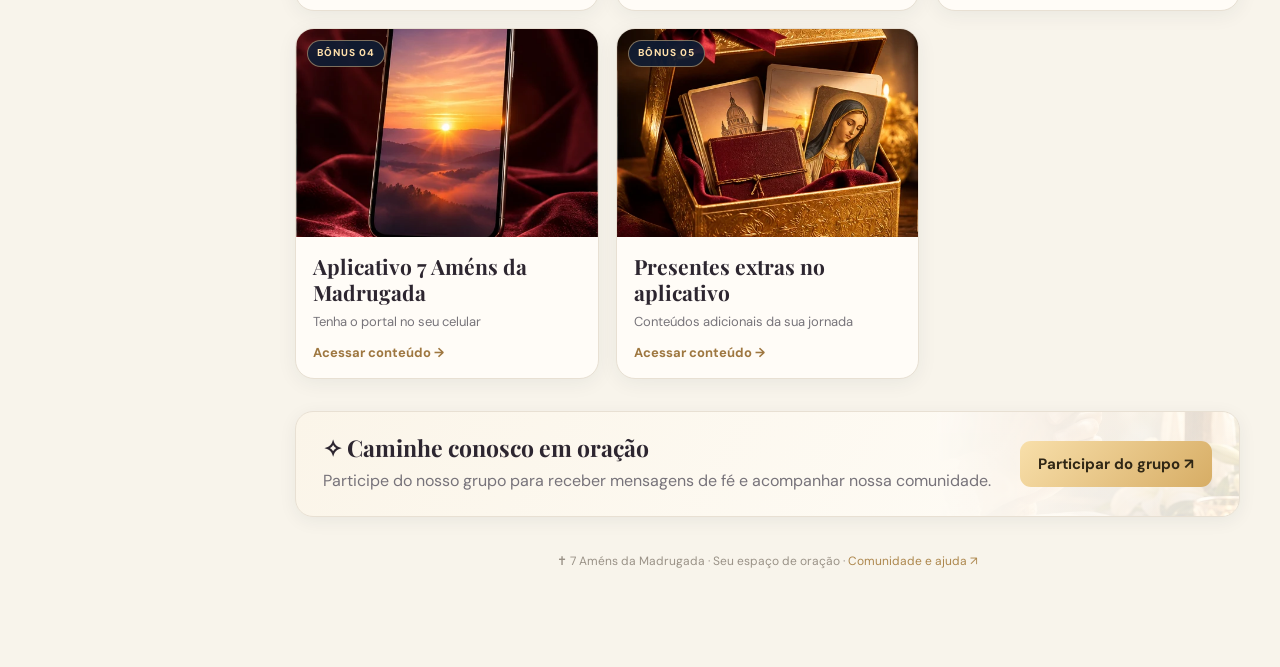
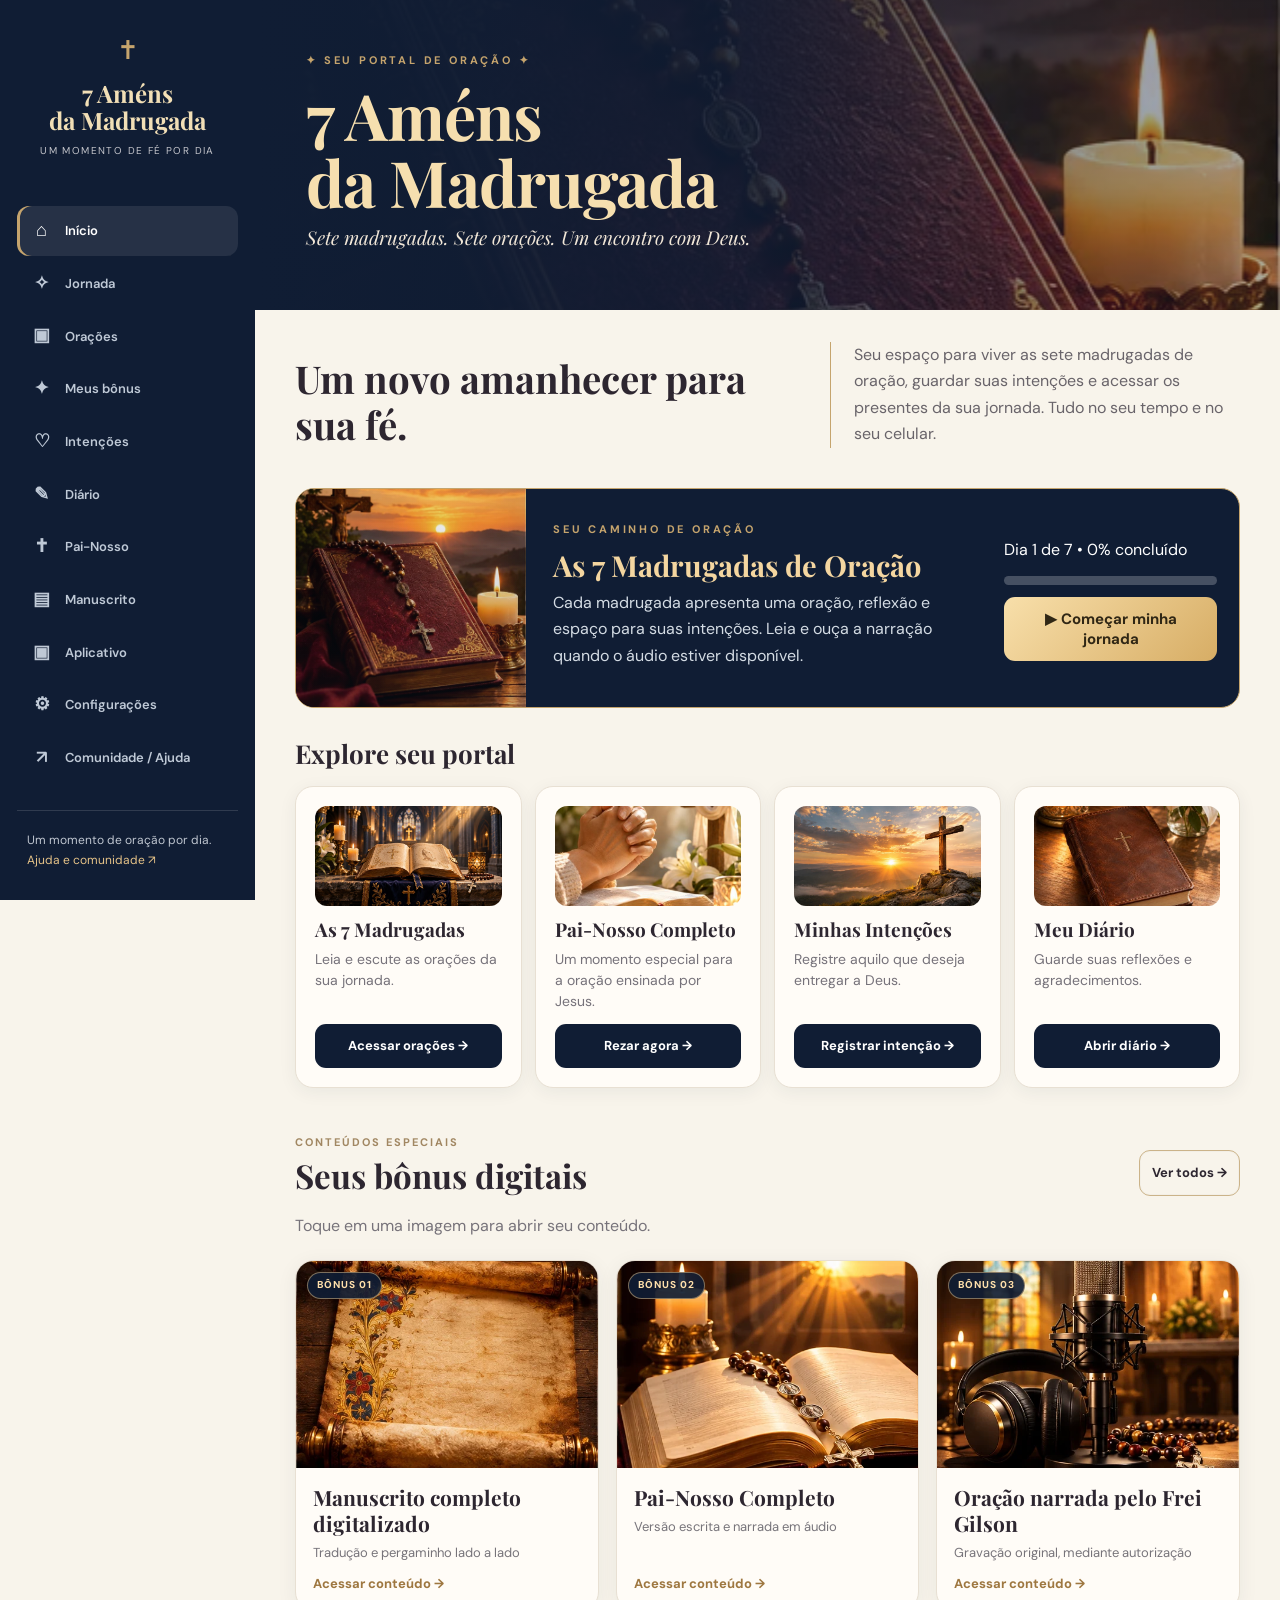
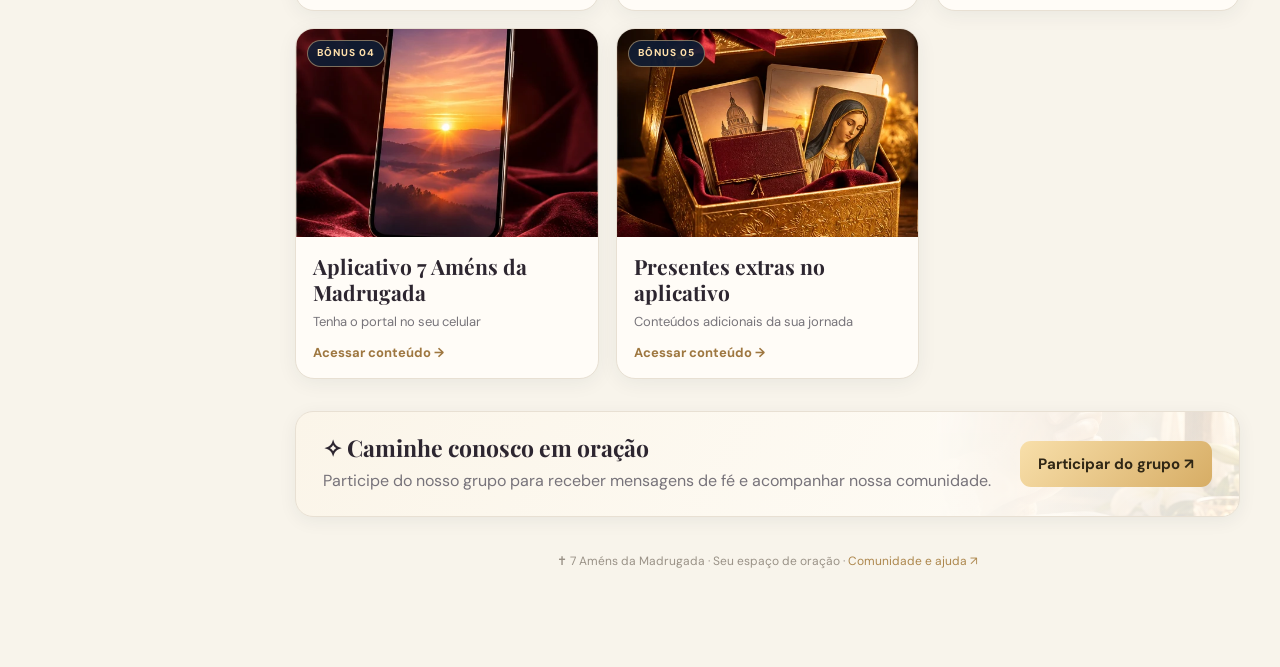
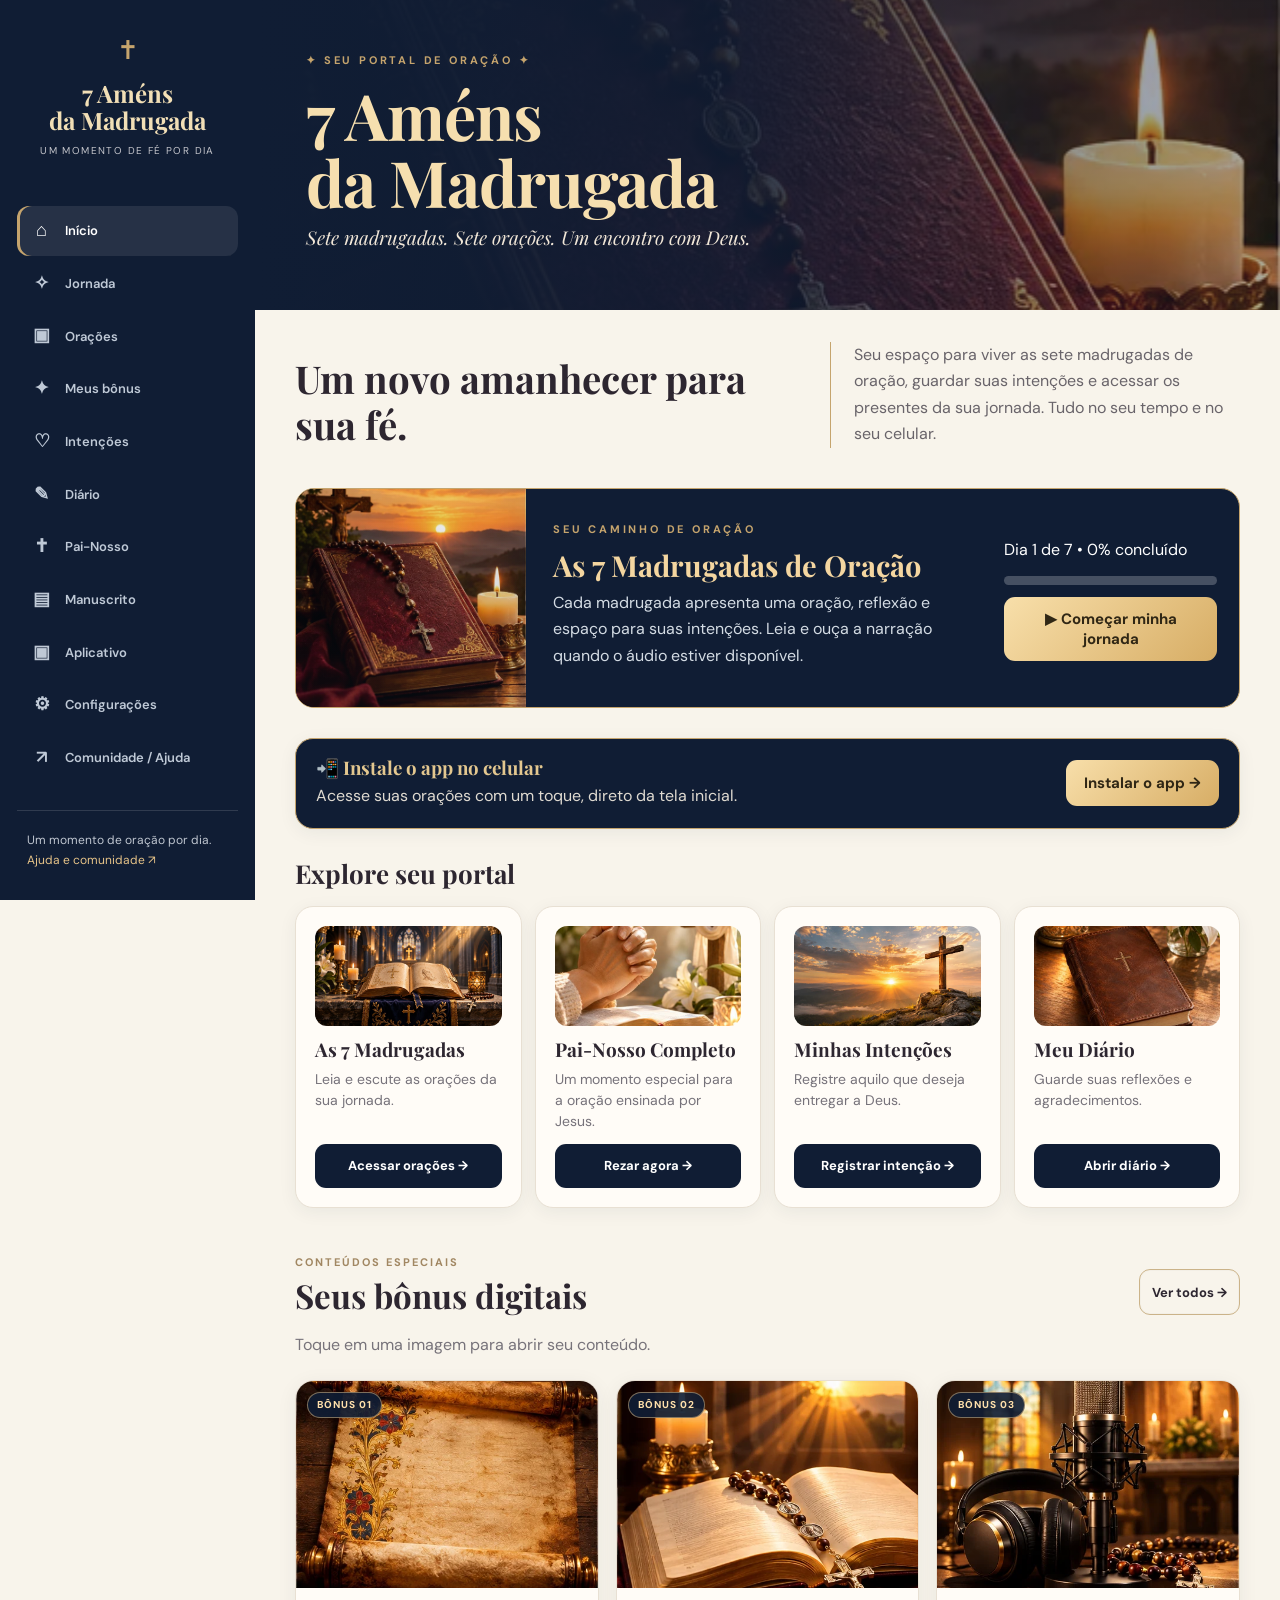
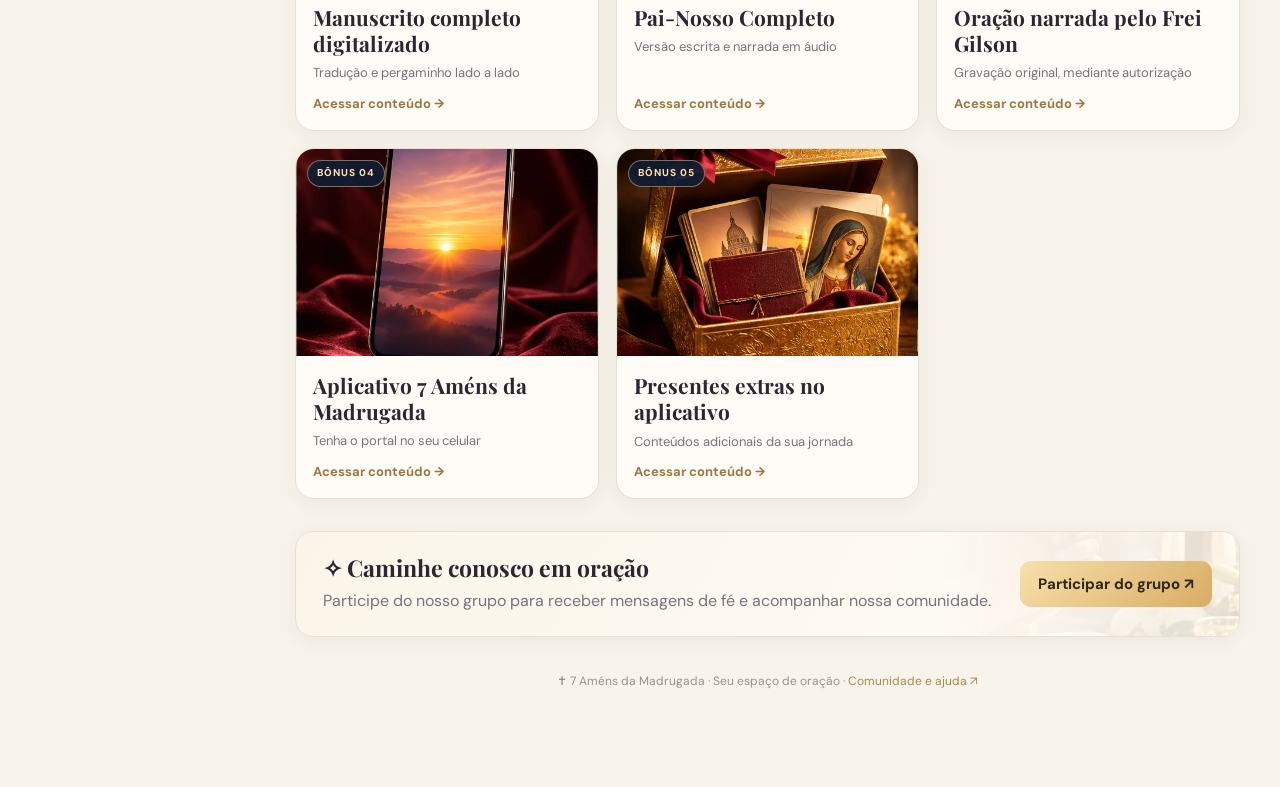
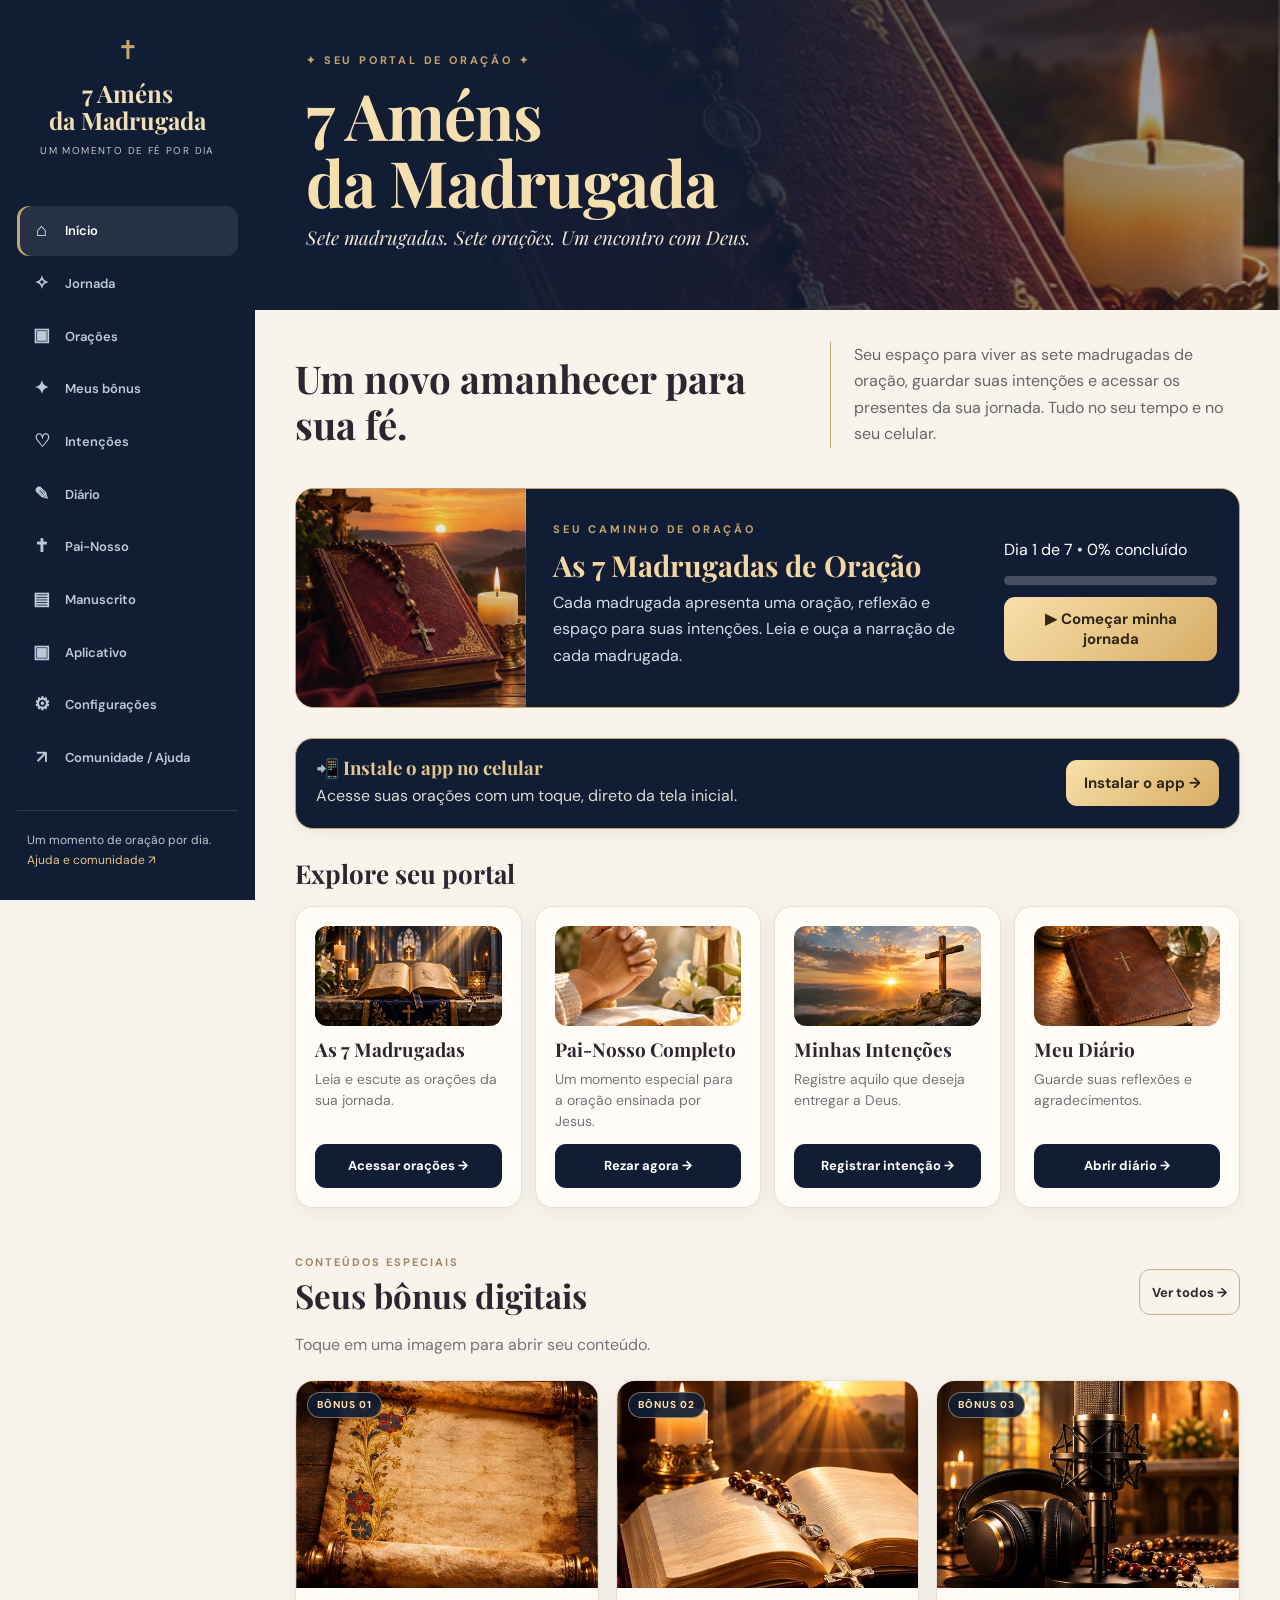
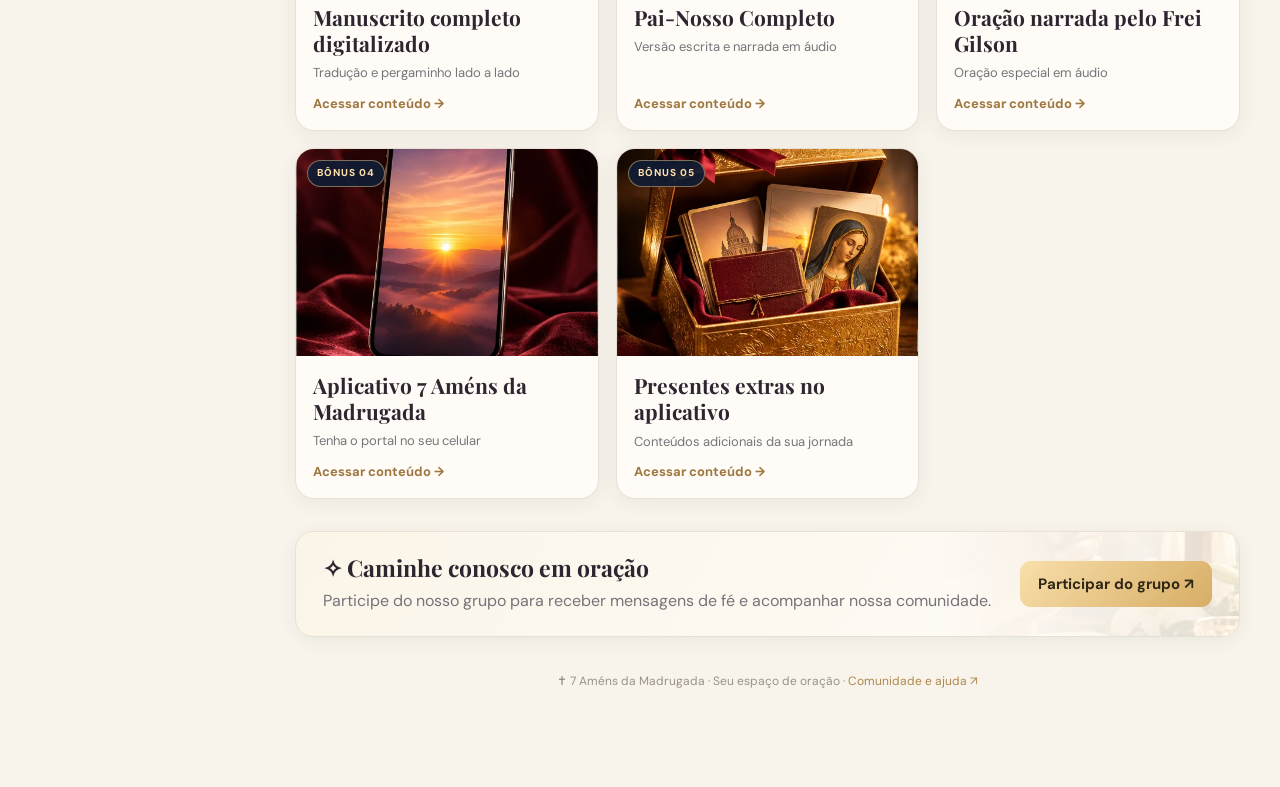
